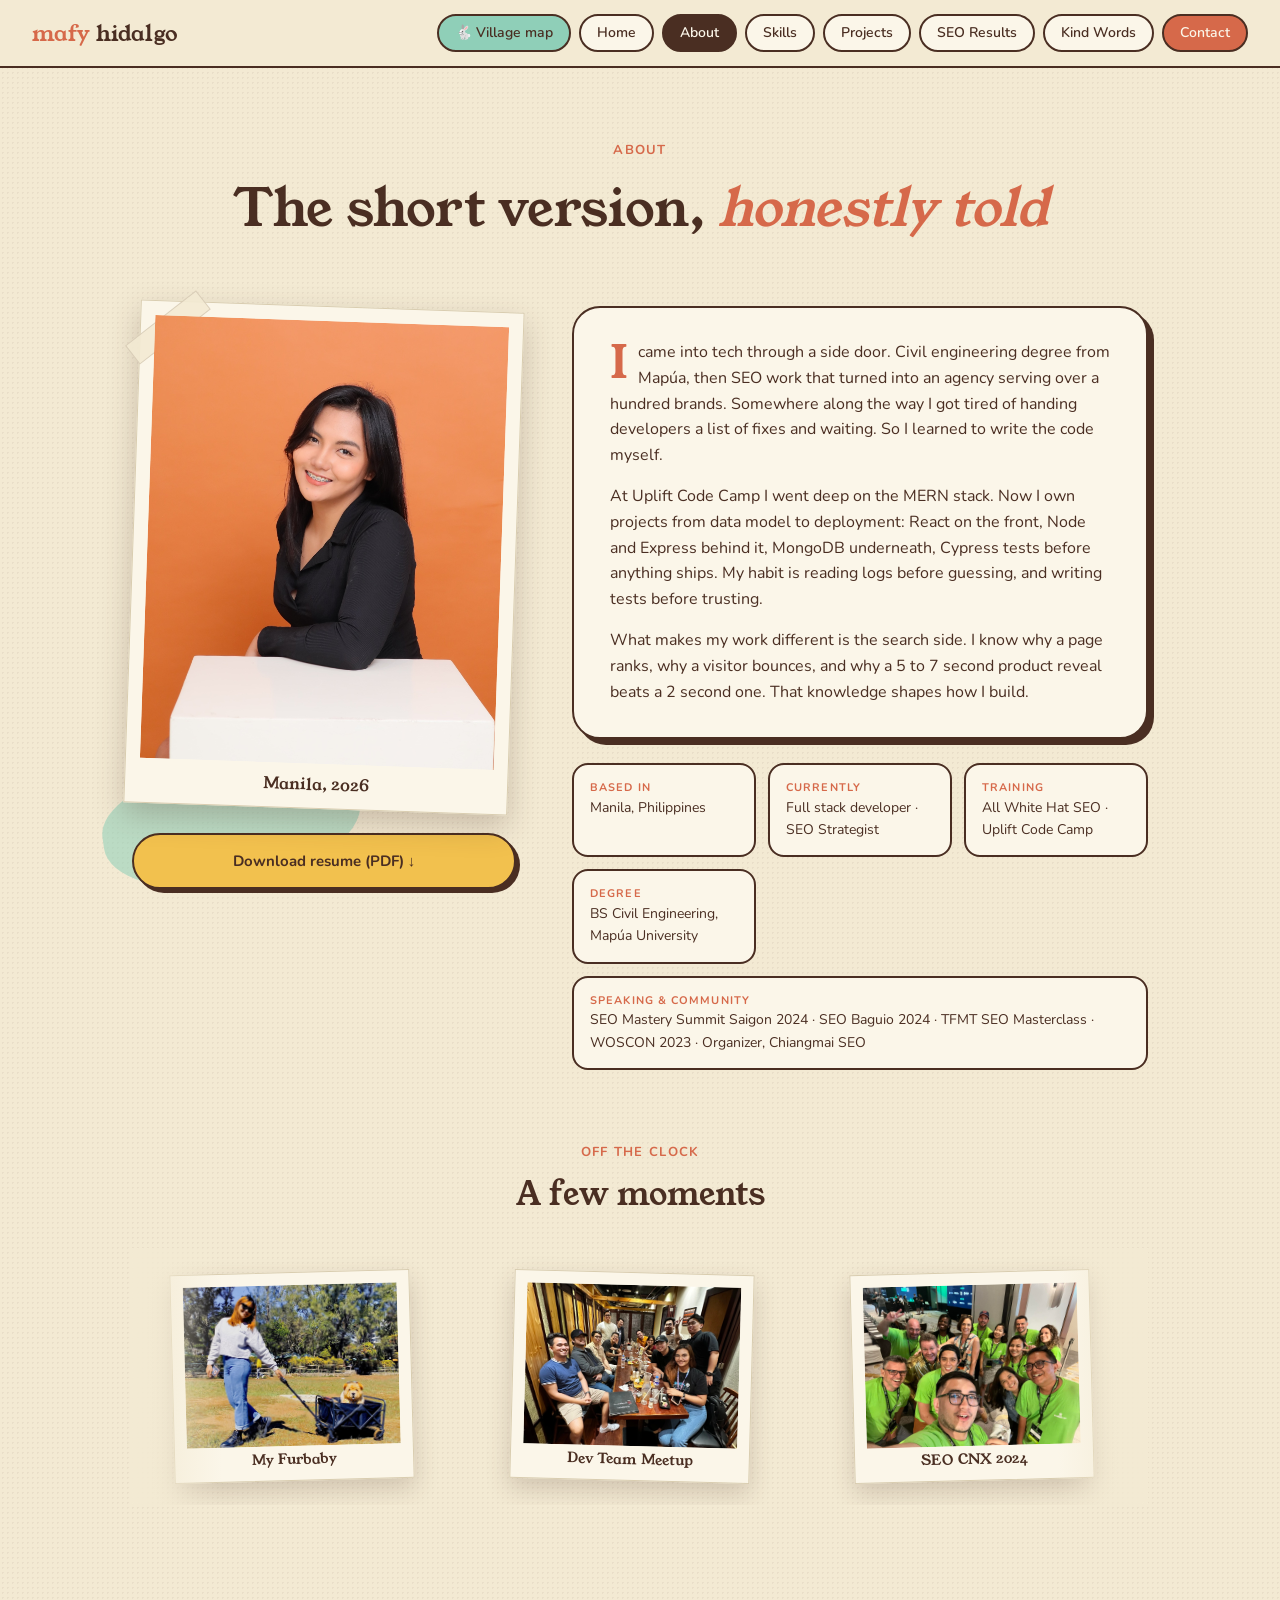
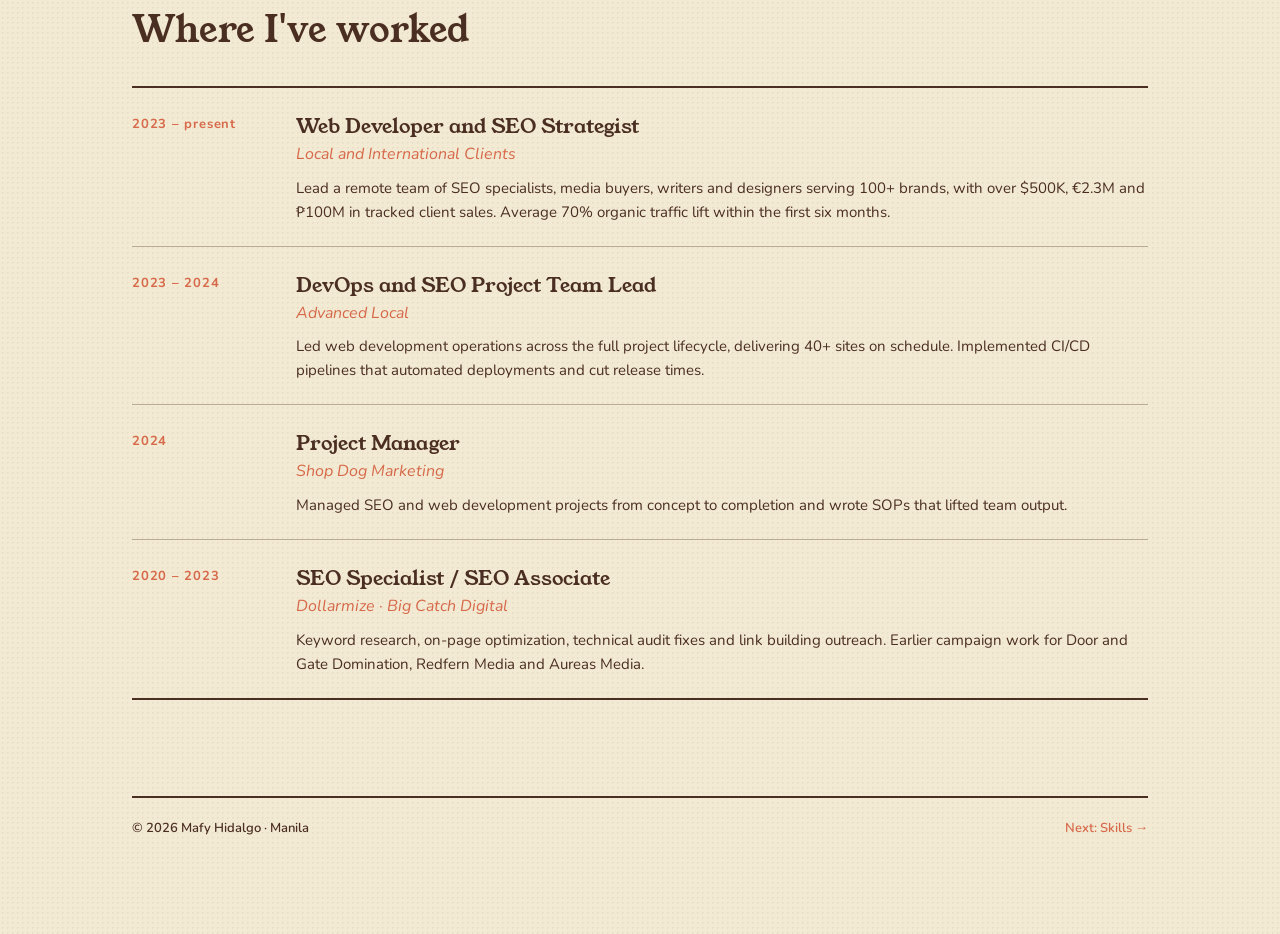
==== about.html @ 50e766a1 "Add portfolio site" ====
<!DOCTYPE html>
<html lang="en">
<head>
<meta charset="utf-8">
<meta name="viewport" content="width=device-width, initial-scale=1">
<title>About — Mafy Hidalgo</title>
<meta name="description" content="Civil engineer turned SEO strategist turned full stack developer. Manila based, agency founder, conference speaker. The short version, honestly told.">
<link rel="stylesheet" href="assets/styles.css">
<style>
  .bio { display: grid; grid-template-columns: minmax(0, 1fr) minmax(0, 1.5fr); gap: 56px; align-items: start; position: relative; }
  .bio__blob { position: absolute; left: -30px; top: 60%; width: 260px; height: 120px; background: #8fcfb8; border-radius: 50% 40% 60% 50%; opacity: .55; z-index: 0; transform: rotate(-8deg); }
  .bio__left { position: relative; display: grid; gap: 24px; }
  .bio__frame { position: relative; background: #fbf6e9; padding: 14px 14px 44px; border: 1px solid #d9cdb0; box-shadow: 0 12px 30px rgba(74,46,34,.25); transform: rotate(2deg); }
  .bio__tape { position: absolute; left: -18px; top: 14px; transform: rotate(-40deg); width: 90px; height: 24px; background: rgba(243,234,211,.9); border: 1px solid rgba(74,46,34,.15); }
  .bio__slot { position: relative; width: 100%; aspect-ratio: 4/5; background: #e9dcbb; overflow: hidden; }
  .bio__caption { position: absolute; left: 0; right: 0; bottom: 10px; text-align: center; font-family: 'Young Serif', serif; font-size: 16px; }
  .bio__right { position: relative; display: grid; gap: 24px; }
  .bio__card { background: #fbf6e9; border: 2px solid #4a2e22; border-radius: 28px; padding: 32px 36px; box-shadow: 6px 6px 0 #4a2e22; display: grid; gap: 16px; font-size: 16px; }
  .bio__card p { margin: 0; }
  .bio__dropcap { font-family: 'Young Serif', serif; font-size: 44px; line-height: .8; color: #d6694a; float: left; margin: 6px 10px 0 0; }
  .facts { display: grid; grid-template-columns: repeat(auto-fit, minmax(180px, 1fr)); gap: 12px; font-size: 14px; }
  .fact { background: #fbf6e9; border: 2px solid #4a2e22; border-radius: 16px; padding: 14px 16px; }
  .fact__k { font-size: 11px; font-weight: 700; letter-spacing: .1em; text-transform: uppercase; color: #d6694a; }
  .fact--wide { grid-column: 1 / -1; }

  .timeline { margin-top: 96px; }
  .timeline h2 { font-family: 'Young Serif', serif; font-size: clamp(26px, 3.4vw, 36px); margin: 0 0 28px; font-weight: 400; }
  .job { display: grid; grid-template-columns: 140px minmax(0, 1fr); gap: 24px; padding: 22px 0; border-top: 1px solid #4a2e2255; }
  .job--first { border-top: 2px solid #4a2e22; }
  .job--last { border-bottom: 2px solid #4a2e22; }
  .job__when { font-size: 13px; font-weight: 700; letter-spacing: .06em; color: #d6694a; padding-top: 4px; }
  .job__role { font-family: 'Young Serif', serif; font-size: 20px; }
  .job__org { font-style: italic; color: #d6694a; }
  .job p { margin: 8px 0 0; font-size: 15px; }

  /* Photo strip — a scrolling loop of candid photos */
  .gallery { margin-top: 72px; }
  .gallery__head { text-align: center; margin-bottom: 28px; }
  .gallery__head h2 { font-family: 'Young Serif', serif; font-size: clamp(24px, 3.2vw, 32px); margin: 6px 0 0; font-weight: 400; }
  .gallery__track-wrap { position: relative; overflow: hidden; padding: 8px 0; }
  .gallery__fade-l, .gallery__fade-r { position: absolute; top: 0; bottom: 0; width: 90px; z-index: 2; pointer-events: none; }
  .gallery__fade-l { left: 0; background: linear-gradient(90deg, #f3ead3, transparent); }
  .gallery__fade-r { right: 0; background: linear-gradient(270deg, #f3ead3, transparent); }
  .gallery__track { display: flex; gap: 20px; width: max-content; animation: marquee 46s linear infinite; }
  .gallery__track:hover { animation-play-state: paused; }
  .photo { position: relative; width: 240px; flex: none; background: #fbf6e9; padding: 12px 12px 34px; border: 1px solid #d9cdb0; box-shadow: 0 10px 24px rgba(74,46,34,.2); }
  .photo:nth-child(odd) { transform: rotate(-1.5deg); }
  .photo:nth-child(even) { transform: rotate(1.5deg); }
  .photo__img { position: relative; aspect-ratio: 4/3; background: #e9dcbb; overflow: hidden; }
  .photo__img img { width: 100%; height: 100%; object-fit: cover; display: block; }
  .photo__cap { position: absolute; left: 0; right: 0; bottom: 9px; text-align: center; font-family: 'Young Serif', serif; font-size: 14px; }

  @media (max-width: 820px) {
    .bio { grid-template-columns: 1fr; }
    .bio__blob { display: none; }
    .job { grid-template-columns: 1fr; gap: 6px; }
  }
</style>
</head>
<body>
<div class="page-bg">
  <nav data-nav="about"></nav>
  <main class="main">
    <div class="page-head">
      <div class="eyebrow">About</div>
      <h1>The short version, <span class="accent">honestly told</span></h1>
    </div>

    <section class="bio">
      <div class="bio__blob"></div>
      <div class="bio__left">
        <div class="bio__frame">
          <div class="bio__tape"></div>
          <div class="bio__slot">
            <img src="assets/about-photo.jpeg" alt="Mafy Hidalgo in Manila" style="width:100%;height:100%;object-fit:cover;">
          </div>
          <div class="bio__caption">Manila, 2026</div>
        </div>
        <a href="Mafy-Hidalgo-Resume.pdf" download class="btn btn--gold">Download resume (PDF) &darr;</a>
      </div>
      <div class="bio__right">
        <div class="bio__card">
          <p><span class="bio__dropcap">I</span> came into tech through a side door. Civil engineering degree from Map&uacute;a, then SEO work that turned into an agency serving over a hundred brands. Somewhere along the way I got tired of handing developers a list of fixes and waiting. So I learned to write the code myself.</p>
          <p>At Uplift Code Camp I went deep on the MERN stack. Now I own projects from data model to deployment: React on the front, Node and Express behind it, MongoDB underneath, Cypress tests before anything ships. My habit is reading logs before guessing, and writing tests before trusting.</p>
          <p>What makes my work different is the search side. I know why a page ranks, why a visitor bounces, and why a 5 to 7 second product reveal beats a 2 second one. That knowledge shapes how I build.</p>
        </div>
        <div class="facts">
          <div class="fact"><div class="fact__k">Based in</div>Manila, Philippines</div>
          <div class="fact"><div class="fact__k">Currently</div>Full stack developer · SEO Strategist</div>
          <div class="fact"><div class="fact__k">Training</div>All White Hat SEO · Uplift Code Camp</div>
          <div class="fact"><div class="fact__k">Degree</div>BS Civil Engineering, Map&uacute;a University</div>
          <div class="fact fact--wide"><div class="fact__k">Speaking & Community</div>SEO Mastery Summit Saigon 2024 · SEO Baguio 2024 · TFMT SEO Masterclass · WOSCON 2023 · Organizer, Chiangmai SEO</div>
        </div>
      </div>
    </section>

    <section class="gallery">
      <div class="gallery__head">
        <div class="eyebrow">Off the clock</div>
        <h2>A few moments</h2>
      </div>
      <div class="gallery__track-wrap">
        <div class="gallery__fade-l"></div>
        <div class="gallery__fade-r"></div>
        <div class="gallery__track" id="photo-track"></div>
      </div>
    </section>

    <section class="timeline">
      <h2>Where I've worked</h2>
      <div class="job job--first">
        <div class="job__when">2023 &ndash; present</div>
        <div>
          <div class="job__role">Web Developer and SEO Strategist</div>
          <div class="job__org">Local and International Clients</div>
          <p>Lead a remote team of SEO specialists, media buyers, writers and designers serving 100+ brands, with over $500K, &euro;2.3M and &#8369;100M in tracked client sales. Average 70% organic traffic lift within the first six months.</p>
        </div>
      </div>
      <div class="job">
        <div class="job__when">2023 &ndash; 2024</div>
        <div>
          <div class="job__role">DevOps and SEO Project Team Lead</div>
          <div class="job__org">Advanced Local</div>
          <p>Led web development operations across the full project lifecycle, delivering 40+ sites on schedule. Implemented CI/CD pipelines that automated deployments and cut release times.</p>
        </div>
      </div>
      <div class="job">
        <div class="job__when">2024</div>
        <div>
          <div class="job__role">Project Manager</div>
          <div class="job__org">Shop Dog Marketing</div>
          <p>Managed SEO and web development projects from concept to completion and wrote SOPs that lifted team output.</p>
        </div>
      </div>
      <div class="job job--last">
        <div class="job__when">2020 &ndash; 2023</div>
        <div>
          <div class="job__role">SEO Specialist / SEO Associate</div>
          <div class="job__org">Dollarmize · Big Catch Digital</div>
          <p>Keyword research, on-page optimization, technical audit fixes and link building outreach. Earlier campaign work for Door and Gate Domination, Redfern Media and Aureas Media.</p>
        </div>
      </div>
    </section>

    <footer class="footer"><span>&copy; <span data-year></span> Mafy Hidalgo · Manila</span><a href="skills.html">Next: Skills &rarr;</a></footer>
  </main>
</div>
<script src="assets/site.js"></script>
<script>
/* Photo strip: 5–7 candid photos, drawn twice for a seamless scroll.
   Put files in assets/photos/. Each caption is optional (use '' to skip). */
(function () {
  var track = document.getElementById('photo-track');
  if (!track) return;

  var photos = [
    { src: 'assets/photos/mafy-cash.jpg', cap: 'My Furbaby' },
    { src: 'assets/photos/devteam.webp',        cap: 'Dev Team Meetup' },
    { src: 'assets/photos/chiangmai.jpg',        cap: 'SEO CNX 2024' },
    { src: 'assets/photos/seobaguio.jpeg',      cap: 'SEO Baguio' },
    { src: 'assets/photos/ChiangMai-SEO.jpeg',      cap: 'Chiang Mai SEO' },
    { src: 'assets/photos/skillsmastery.jpg',      cap: 'Speaker at TMFT Skill Mastery' }
    // ...5 to 7 works best
  ];

  function card(photo, decorative) {
    var cap = photo.cap
      ? '<div class="photo__cap">' + photo.cap + '</div>'
      : '';
    return '<figure class="photo">' +
      '<div class="photo__img"><img src="' + photo.src + '" alt="' +
        (decorative ? '' : (photo.cap || 'Mafy Hidalgo')) + '"' +
        (decorative ? ' aria-hidden="true"' : '') + '></div>' +
      cap + '</figure>';
  }

  var first = photos.map(function (p) { return card(p, false); }).join('');
  var second = photos.map(function (p) { return card(p, true); }).join('');
  track.innerHTML = first + second;
})();
</script>
</body>
</html>
---- assets/styles.css ----
/* Mafy Hidalgo portfolio — shared styles
   Palette: cream #f3ead3, panel #fbf6e9, ink #4a2e22, clay #d6694a, mint #8fcfb8, gold #f2c14e */

@import url('https://fonts.googleapis.com/css2?family=Young+Serif&family=Nunito:ital,wght@0,400;0,600;0,700;1,400&display=swap');

html, body { margin: 0; padding: 0; background: #f3ead3; }
body {
  font-family: 'Nunito', sans-serif;
  color: #4a2e22;
  font-size: 16px;
  line-height: 1.6;
  -webkit-font-smoothing: antialiased;
}
a { color: #d6694a; text-decoration: none; }
a:hover { color: #4a2e22; }
* { box-sizing: border-box; }

@keyframes blink { 0%, 49% { opacity: 1; } 50%, 100% { opacity: 0; } }
@keyframes spin { to { transform: rotate(360deg); } }
@keyframes marquee { 0% { transform: translateX(0); } 100% { transform: translateX(-50%); } }

.page-bg {
  min-height: 100vh;
  background: #f3ead3;
  background-image: radial-gradient(rgba(74, 46, 34, .06) 1px, transparent 1px);
  background-size: 5px 5px;
  overflow-x: hidden;
}

/* ---------- Nav ---------- */
.nav {
  position: sticky; top: 0; z-index: 20;
  background: #f3ead3f2; backdrop-filter: blur(6px);
  border-bottom: 2px solid #4a2e22;
  display: flex; justify-content: space-between; align-items: center;
  gap: 12px 24px; flex-wrap: wrap; padding: 14px 32px;
}
.nav__brand { font-family: 'Young Serif', serif; font-size: 22px; color: #4a2e22; }
.nav__brand span { color: #d6694a; }
.nav__links { display: flex; gap: 8px; flex-wrap: wrap; font-size: 14px; font-weight: 600; }
.nav__links a {
  background: #fbf6e9; color: #4a2e22;
  border: 2px solid #4a2e22; border-radius: 999px; padding: 6px 16px;
  transition: background .15s;
}
.nav__links a:hover { background: #f2c14e; }
.nav__links a.is-village { background: #8fcfb8; }
.nav__links a.is-contact { background: #d6694a; color: #fbf6e9; }
.nav__links a.is-contact:hover { background: #4a2e22; }
.nav__links a.is-active { background: #4a2e22; color: #fbf6e9; }
.nav__links a.is-active:hover { background: #4a2e22; }

/* ---------- Layout ---------- */
.main { max-width: 1080px; margin: 0 auto; padding: 72px 32px 96px; }
.eyebrow {
  font-size: 13px; font-weight: 700; letter-spacing: .1em;
  text-transform: uppercase; color: #d6694a;
}
.page-head { text-align: center; margin-bottom: 56px; position: relative; }
.page-head h1 {
  font-family: 'Young Serif', serif;
  font-size: clamp(32px, 4.6vw, 52px);
  margin: 6px 0 12px; font-weight: 400;
}
.page-head .accent { color: #d6694a; font-style: italic; }
.page-head p { margin: 0 auto; max-width: 52ch; }

.footer {
  margin-top: 96px; border-top: 2px solid #4a2e22; padding-top: 20px;
  display: flex; justify-content: space-between; gap: 12px;
  flex-wrap: wrap; font-size: 13px; font-weight: 600;
}
.footer .italic { font-style: italic; }

/* ---------- Buttons ---------- */
.btn {
  display: inline-block; font-family: inherit; font-size: 15px; font-weight: 700;
  border: 2px solid #4a2e22; border-radius: 999px; padding: 14px 26px;
  cursor: pointer; text-align: center; transition: background .15s, color .15s, transform .15s;
}
.btn--gold { background: #f2c14e; color: #4a2e22; box-shadow: 4px 4px 0 #4a2e22; }
.btn--gold:hover { background: #4a2e22; color: #fbf6e9; }
.btn--panel { background: #fbf6e9; color: #4a2e22; }
.btn--panel:hover { background: #8fcfb8; }
.btn--clay { background: #d6694a; color: #fbf6e9; box-shadow: 4px 4px 0 #4a2e22; }
.btn--clay:hover { background: #4a2e22; }
.btn--ink { background: #4a2e22; color: #fbf6e9; }
.btn--ink:hover { background: #d6694a; }

/* ---------- Cards ---------- */
.card {
  background: #fbf6e9; border: 2px solid #4a2e22; border-radius: 24px;
  padding: 24px 28px; box-shadow: 6px 6px 0 #d6694a;
}

/* ---------- Image slot (click to upload, persisted in localStorage) ---------- */
.slot {
  position: absolute; inset: 0; width: 100%; height: 100%;
  border: 0; padding: 0; margin: 0; cursor: pointer;
  background: transparent; overflow: hidden;
  display: grid; place-items: center;
  font-family: 'Nunito', sans-serif;
}
.slot img { width: 100%; height: 100%; display: block; }
.slot__ph {
  color: #4a2e2288; font-size: 13px; font-weight: 600;
  text-align: center; padding: 8px; pointer-events: none; user-select: none;
}
.slot.is-dragover { outline: 3px solid #d6694a; outline-offset: -3px; }

/* ---------- Reduced motion ---------- */
@media (prefers-reduced-motion: reduce) {
  * { animation-duration: .001ms !important; animation-iteration-count: 1 !important; }
}

/* ---------- Focus visibility ---------- */
a:focus-visible, button:focus-visible, input:focus-visible, textarea:focus-visible {
  outline: 3px solid #f2c14e; outline-offset: 2px;
}

/* ---------- Mobile ---------- */
@media (max-width: 720px) {
  .main { padding: 48px 20px 72px; }
  .nav { padding: 12px 18px; }
}
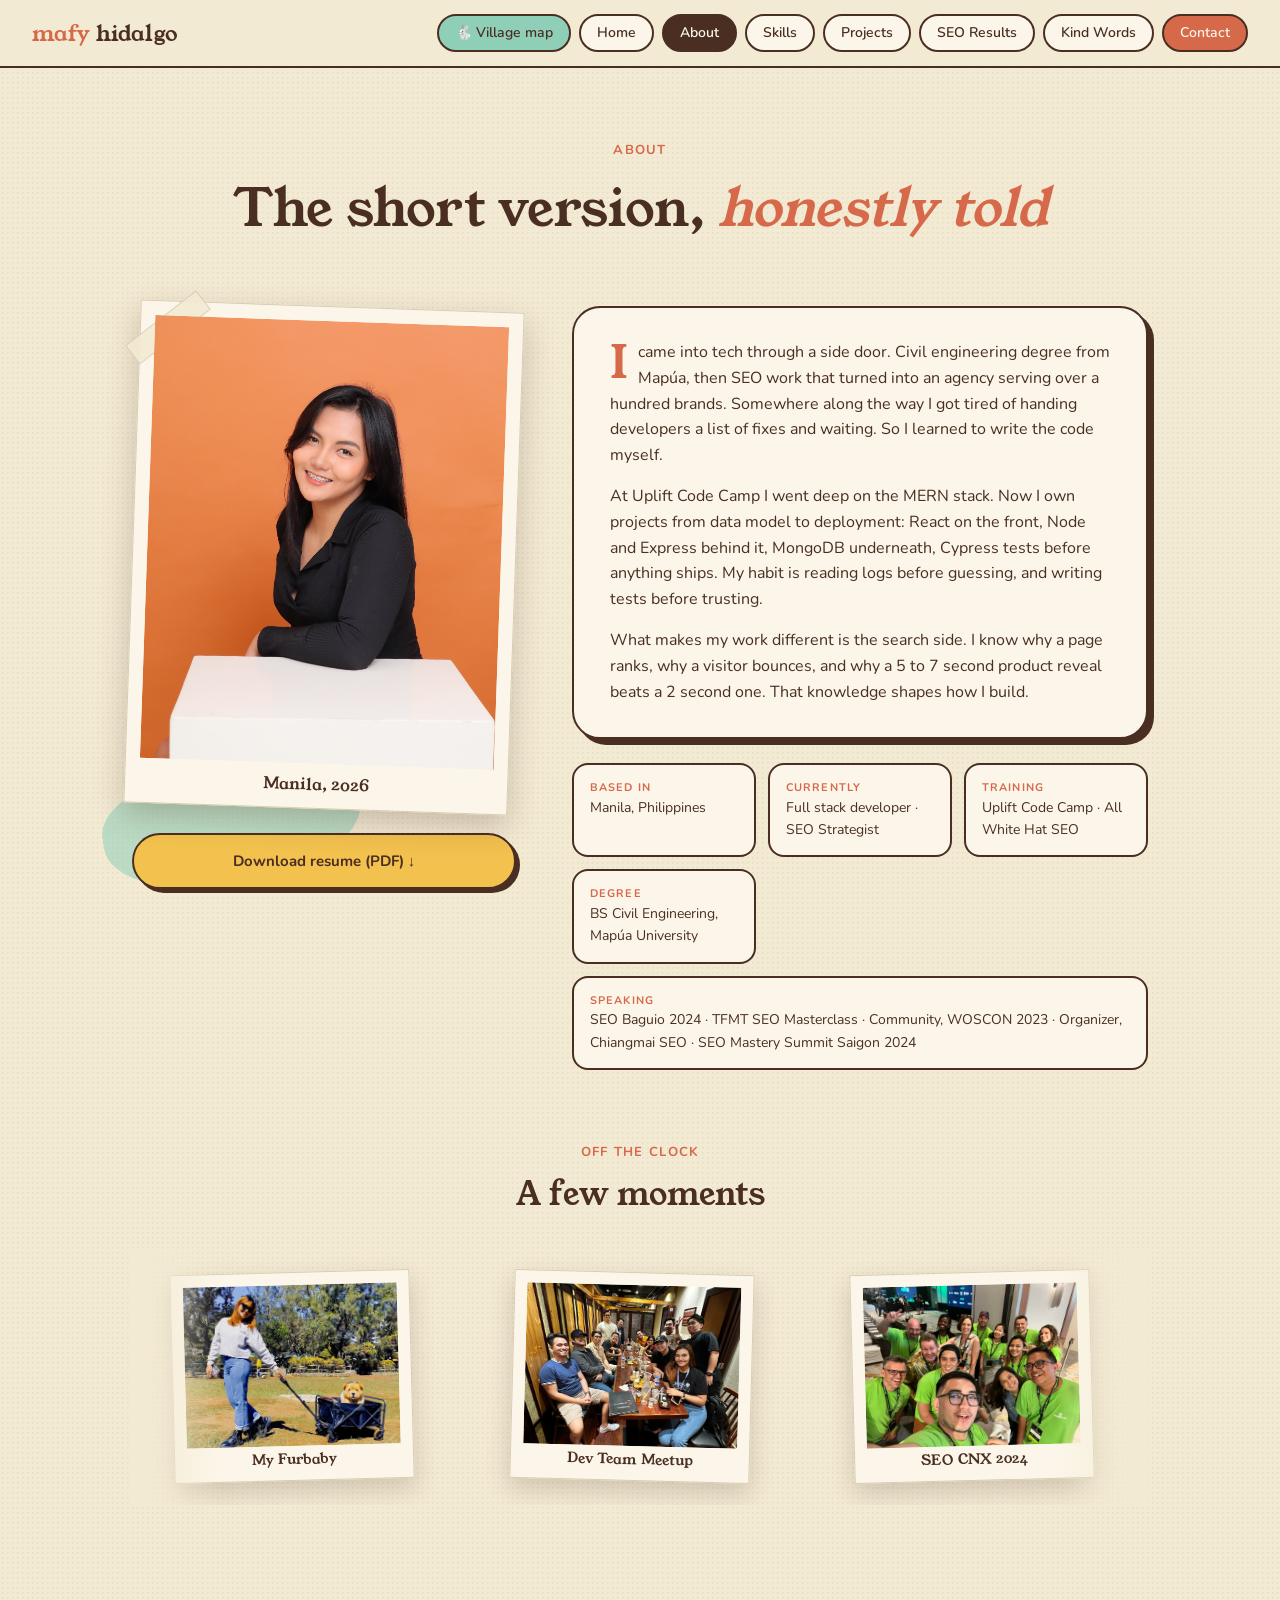
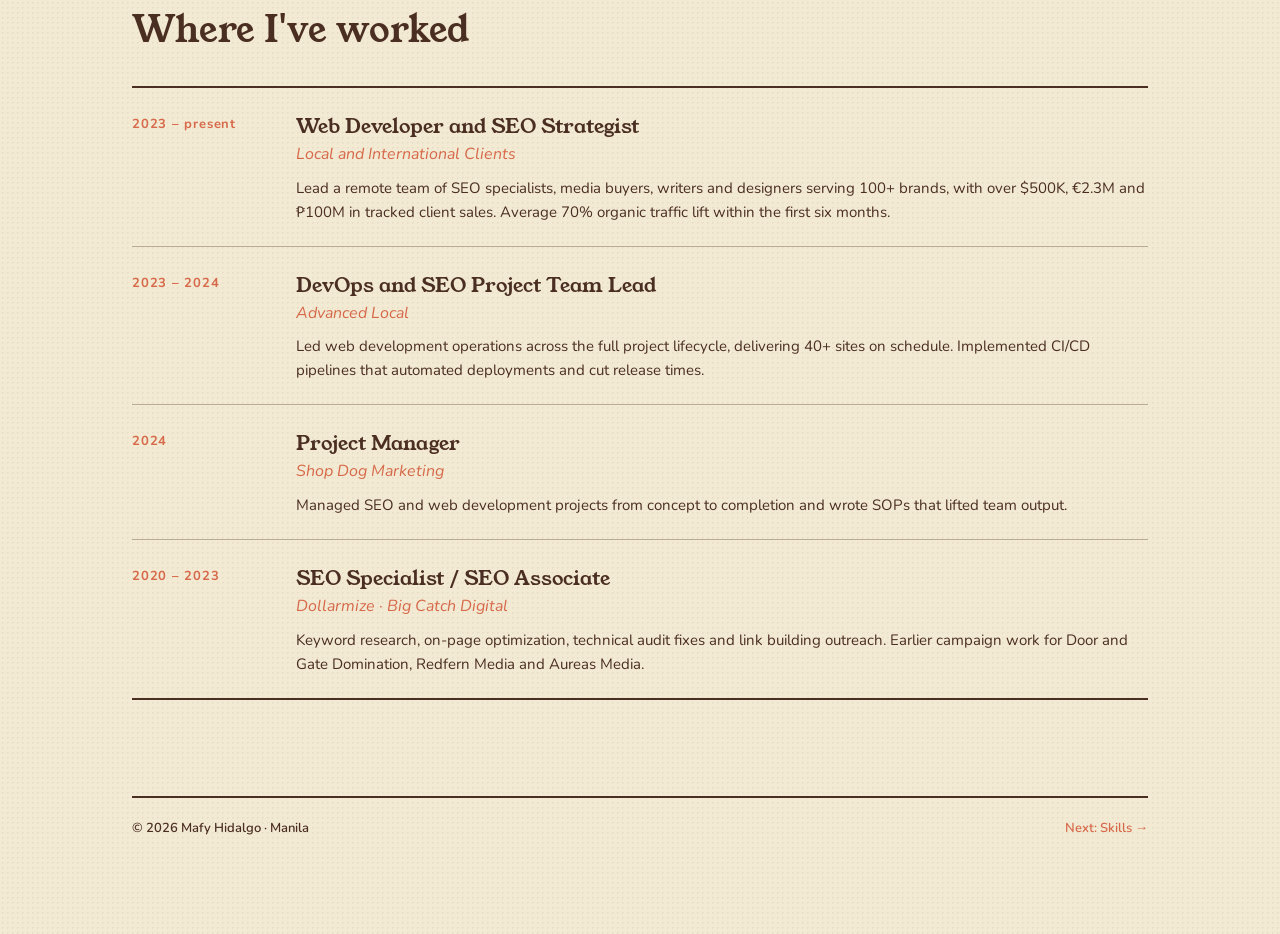
==== commit 4d6b8b67: "Fix Village Pop-up Page" ====
--- a/about.html
+++ b/about.html
@@ -4,7 +4,7 @@
 <meta charset="utf-8">
 <meta name="viewport" content="width=device-width, initial-scale=1">
 <title>About — Mafy Hidalgo</title>
-<meta name="description" content="Civil engineer turned SEO strategist turned full stack developer. Manila based, agency founder, conference speaker. The short version, honestly told.">
+<meta name="description" content="Civil engineer turned SEO strategist turned full stack developer. Manila based, growth engineer, conference speaker. The short version, honestly told.">
 <link rel="stylesheet" href="assets/styles.css">
 <style>
   .bio { display: grid; grid-template-columns: minmax(0, 1fr) minmax(0, 1.5fr); gap: 56px; align-items: start; position: relative; }
@@ -87,9 +87,9 @@
         <div class="facts">
           <div class="fact"><div class="fact__k">Based in</div>Manila, Philippines</div>
           <div class="fact"><div class="fact__k">Currently</div>Full stack developer · SEO Strategist</div>
-          <div class="fact"><div class="fact__k">Training</div>All White Hat SEO · Uplift Code Camp</div>
+          <div class="fact"><div class="fact__k">Training</div>Uplift Code Camp · All White Hat SEO </div>
           <div class="fact"><div class="fact__k">Degree</div>BS Civil Engineering, Map&uacute;a University</div>
-          <div class="fact fact--wide"><div class="fact__k">Speaking & Community</div>SEO Mastery Summit Saigon 2024 · SEO Baguio 2024 · TFMT SEO Masterclass · WOSCON 2023 · Organizer, Chiangmai SEO</div>
+          <div class="fact fact--wide"><div class="fact__k">Speaking</div> SEO Baguio 2024 · TFMT SEO Masterclass · Community, WOSCON 2023 · Organizer, Chiangmai SEO · SEO Mastery Summit Saigon 2024</div>
         </div>
       </div>
     </section>
@@ -180,4 +180,4 @@
 })();
 </script>
 </body>
-</html>+</html>
